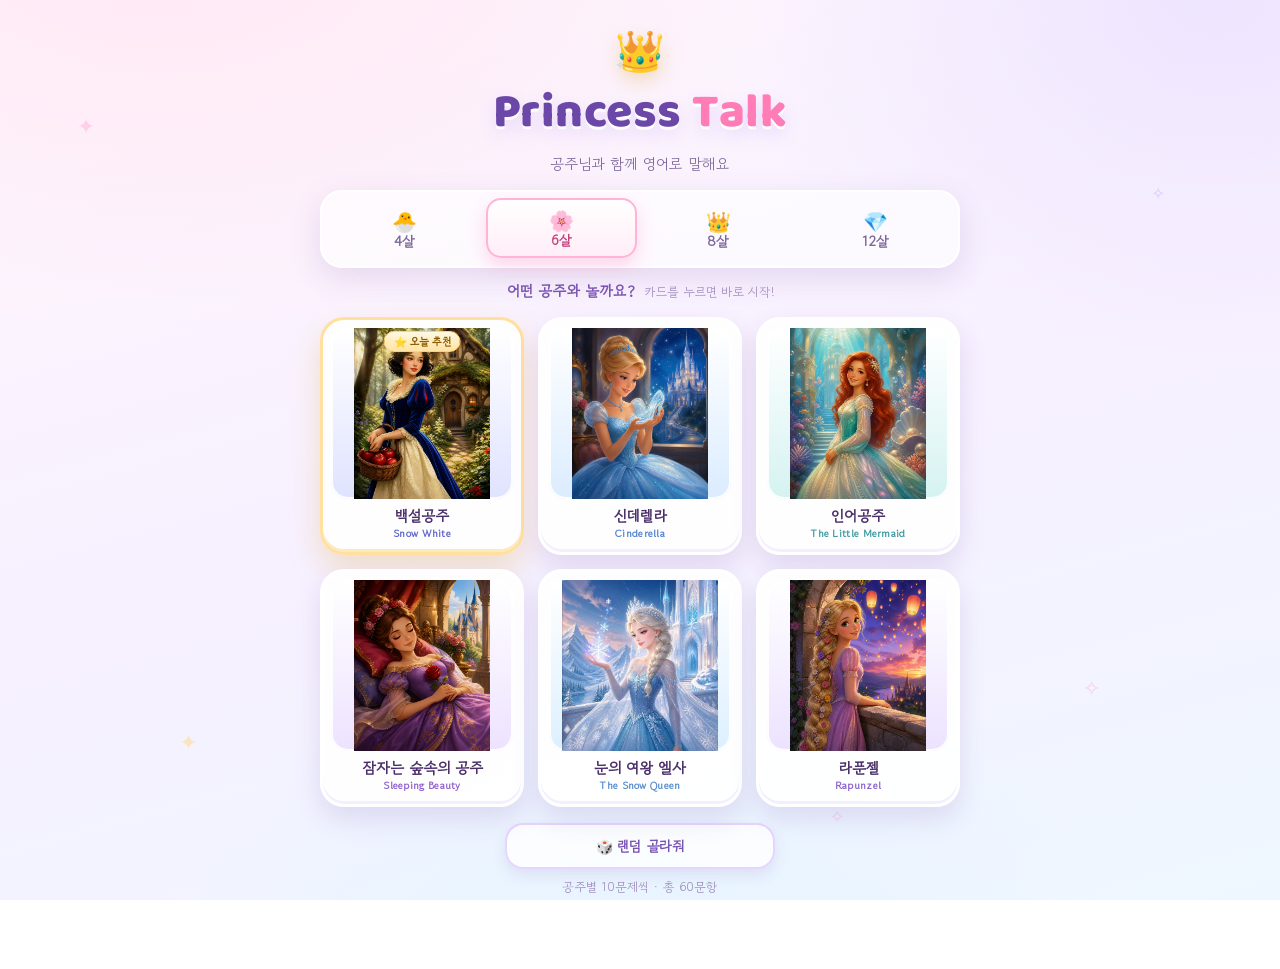
==== index.html @ 12b0f5e7 "12살 모드 추가: 선택지 없이 영어로 바로 말하기(8살 문장 재사용, 낭독 0.90·질문만 낭독) + 💡 힌트 버튼(정답 문장 0.85로 한 번 들려주기), 홈·플레이 레벨 버튼" ====
<!doctype html>
<html lang="ko">
<head>
<meta charset="utf-8" />
<meta name="viewport" content="width=device-width, initial-scale=1, viewport-fit=cover" />
<title>Princess Talk · 공주와 영어로 말해요</title>
<meta name="theme-color" content="#fbe3f3" />
<meta name="description" content="공주 그림을 보며 영어로 말해보는 어린이 말하기 놀이. 6명의 공주 중 골라서, 4살·6살·8살·12살 난이도로." />
<link rel="icon" href="assets/icon.svg" type="image/svg+xml" />
<link rel="apple-touch-icon" href="assets/icon.svg" />
<link rel="manifest" href="manifest.json" />
<link rel="preconnect" href="https://fonts.googleapis.com" />
<link rel="preconnect" href="https://fonts.gstatic.com" crossorigin />
<link href="https://fonts.googleapis.com/css2?family=Baloo+2:wght@600;800&family=Gowun+Dodum&display=swap" rel="stylesheet" />
<link rel="stylesheet" href="assets/css/style.css?v=20261119g" />
</head>
<body>
<div class="bg-deco" aria-hidden="true">
  <span class="spark s1">✦</span><span class="spark s2">✧</span><span class="spark s3">✦</span>
  <span class="spark s4">✧</span><span class="spark s5">✦</span><span class="spark s6">✧</span>
</div>

<main id="app">

  <!-- ================= HOME ================= -->
  <section class="screen is-active" id="screen-home">
    <div class="home-inner">
      <header class="brand">
        <div class="crown">👑</div>
        <h1>Princess <span>Talk</span></h1>
        <p class="brand-sub">공주님과 함께 영어로 말해요</p>
      </header>

      <div class="level-picker" role="group" aria-label="난이도 선택">
        <button class="level-btn" data-level="4"><span class="lvl-emoji">🐣</span><span class="lvl-txt">4살</span></button>
        <button class="level-btn is-on" data-level="6"><span class="lvl-emoji">🌸</span><span class="lvl-txt">6살</span></button>
        <button class="level-btn" data-level="8"><span class="lvl-emoji">👑</span><span class="lvl-txt">8살</span></button>
        <button class="level-btn" data-level="12"><span class="lvl-emoji">💎</span><span class="lvl-txt">12살</span></button>
      </div>

      <p class="home-lead">어떤 공주와 놀까요? <span>카드를 누르면 바로 시작!</span></p>

      <!-- 공주 6명 이미지 카드 — 카드(그림 포함)를 누르면 그 공주 10문제가 바로 시작됩니다 -->
      <div class="princess-grid" id="princess-grid" role="group" aria-label="공주 6명 고르기"></div>

      <button class="btn btn-ghost btn-random" id="btn-random">🎲 랜덤 골라줘</button>
      <p class="pool-info" id="pool-info">공주별 10문제씩 · 총 60문항</p>

      <div class="sticker-strip" id="home-stickers" aria-label="모은 스티커">
        <span class="sticker-label">내 스티커</span>
        <div class="sticker-list" id="home-sticker-list"></div>
      </div>
    </div>
  </section>

  <!-- ================= PLAY ================= -->
  <section class="screen" id="screen-play">
    <div class="play-inner">
      <div class="topbar">
        <button class="icon-btn" id="btn-quit" aria-label="그만하기">✕</button>
        <div class="topbar-mid">
          <div class="progress" id="progress"><span></span><span></span><span></span><span></span><span></span><span></span><span></span><span></span><span></span><span></span></div>
          <div class="topbar-title" id="play-title">—</div>
        </div>
        <div class="mini-levels">
          <button class="mini-level" data-level="4">4</button>
          <button class="mini-level" data-level="6">6</button>
          <button class="mini-level" data-level="8">8</button>
          <button class="mini-level" data-level="12">12</button>
        </div>
      </div>

      <div class="stage">
        <figure class="figure">
          <img id="scene-img" alt="" />
          <figcaption class="scene-tag" id="scene-tag"></figcaption>
        </figure>

        <div class="ask">
          <p class="q-en" id="q-text">—</p>
          <p class="q-ko" id="q-ko"></p>
          <div class="ask-tools">
            <button class="tool" id="btn-hear"><span>🔊</span> 다시 듣기</button>
            <button class="tool tool-mic" id="btn-mic"><span>🎤</span> 말해보기</button>
            <button class="tool tool-hint is-hidden" id="btn-hint"><span>💡</span> 힌트</button>
          </div>
          <p class="mic-hint" id="mic-hint">보기를 한 번 누르면 들려주고, 한 번 더 누르면 정답이에요.</p>
        </div>

        <div class="options" id="options"></div>
      </div>
    </div>

    <div class="toast" id="toast" aria-live="polite"></div>
  </section>

  <!-- ================= RESULT ================= -->
  <section class="screen" id="screen-result">
    <div class="result-inner">
      <div class="result-crown">👑</div>
      <h2 class="result-title" id="result-title">Wonderful!</h2>
      <p class="result-sub" id="result-sub">이야기를 모두 마쳤어요</p>
      <div class="result-stars" id="result-stars"></div>
      <div class="result-stickers" id="result-stickers"></div>
      <div class="result-art"><img id="result-img" alt="" /></div>
      <button class="btn btn-primary btn-xl" id="btn-again">🔁 한 번 더</button>
      <button class="btn btn-ghost" id="btn-new">🎲 다른 공주 이야기</button>
      <button class="btn btn-ghost" id="btn-home">👑 공주 다시 고르기</button>
    </div>
  </section>

</main>

<canvas id="fx" aria-hidden="true"></canvas>

<script src="assets/js/data.js?v=20261119g"></script>
<script src="assets/js/app.js?v=20261119g"></script>
</body>
</html>
---- assets/css/style.css ----
/* Princess Talk — pastel storybook theme */

:root{
  --pink:#ffd3e7;
  --pink-deep:#ff8fc4;
  --purple:#c9b4ff;
  --purple-deep:#8d68ff;
  --gold:#f7c85a;
  --gold-deep:#e0a52e;
  --cream:#fffafd;
  --ink:#4b3263;
  --ink-soft:#7c679a;
  --ok:#38c98a;
  --radius:26px;
  --shadow-soft: 0 10px 30px rgba(126, 82, 160, .16);
  --shadow-card: 0 14px 34px rgba(126, 82, 160, .20);
}

*{ box-sizing:border-box; -webkit-tap-highlight-color: transparent; }

html, body{
  margin:0; padding:0; height:100%;
  color:var(--ink);
  font-family:"Gowun Dodum", "Apple SD Gothic Neo", "Pretendard", system-ui, -apple-system, sans-serif;
  background:
    radial-gradient(1100px 700px at 12% -10%, #ffe6f4 0%, rgba(255,230,244,0) 60%),
    radial-gradient(900px 640px at 95% 0%, #eee4ff 0%, rgba(238,228,255,0) 55%),
    radial-gradient(800px 700px at 50% 115%, #e4f4ff 0%, rgba(228,244,255,0) 60%),
    linear-gradient(165deg, #fff7fc 0%, #f7f0ff 50%, #eef7ff 100%);
  background-attachment: fixed;
  overflow-x:hidden;
}

body{ min-height:100dvh; }

h1,h2,h3,p{ margin:0; }

/* soft decorative sparkles */
.bg-deco{ position:fixed; inset:0; pointer-events:none; z-index:0; }
.spark{ position:absolute; color:#ffb7dd; font-size:22px; opacity:.55; animation:floaty 7s ease-in-out infinite; }
.spark.s1{ left:6%; top:12%; }
.spark.s2{ right:9%; top:20%; color:#c7aeff; animation-delay:-1.4s; font-size:16px; }
.spark.s3{ left:14%; bottom:16%; color:#ffd98a; animation-delay:-2.6s; }
.spark.s4{ right:14%; bottom:22%; animation-delay:-3.8s; }
.spark.s5{ left:48%; top:6%; color:#b8d9ff; font-size:14px; animation-delay:-5s; }
.spark.s6{ right:34%; bottom:8%; color:#ffb7dd; font-size:18px; animation-delay:-2s; }
@keyframes floaty{ 0%,100%{ transform:translateY(0) rotate(0deg);} 50%{ transform:translateY(-14px) rotate(12deg);} }

#app{ position:relative; z-index:1; min-height:100dvh; }

.screen{ display:none; }
.screen.is-active{ display:block; animation:fadeIn .35s ease both; }
@keyframes fadeIn{ from{ opacity:0; transform:translateY(8px);} to{ opacity:1; transform:none;} }

/* ---------------- HOME ---------------- */
.home-inner{
  max-width:620px; margin:0 auto;
  padding: max(22px, env(safe-area-inset-top)) 20px calc(28px + env(safe-area-inset-bottom));
  display:flex; flex-direction:column; gap:16px;
  min-height:100dvh;
}
.brand{ text-align:center; padding-top:6px; }
.brand .crown{ font-size:40px; line-height:1; filter:drop-shadow(0 6px 10px rgba(224,165,46,.35)); animation:crownBob 3.4s ease-in-out infinite; }
@keyframes crownBob{ 0%,100%{ transform:translateY(0) rotate(-4deg);} 50%{ transform:translateY(-6px) rotate(4deg);} }
.brand h1{
  font-family:"Baloo 2", "Gowun Dodum", sans-serif;
  font-size: clamp(34px, 10vw, 48px); font-weight:800; letter-spacing:.5px;
  color:#6b47a8; margin-top:6px;
  text-shadow: 0 3px 0 #fff, 0 8px 18px rgba(141,104,255,.18);
}
.brand h1 span{ color:#ff7cb6; }
.brand-sub{ margin-top:2px; font-size:15px; color:var(--ink-soft); }

/* 4살·6살·8살·12살 — 네 버튼이 모바일 한 줄에 들어가도록 칸과 여백을 줄였습니다. */
.level-picker{
  display:grid; grid-template-columns:repeat(4, minmax(0, 1fr)); gap:6px;
  background:rgba(255,255,255,.62); padding:7px; border-radius:22px;
  border:2px solid #fff; box-shadow:var(--shadow-soft);
}
.level-btn{
  appearance:none; border:2px solid transparent; background:transparent; cursor:pointer;
  border-radius:15px; padding:9px 2px 8px; color:var(--ink-soft); min-width:0;
  display:flex; flex-direction:column; align-items:center; gap:2px;
  font-family:inherit; font-size:14px; font-weight:700; line-height:1.1; transition:all .18s ease;
}
.level-btn .lvl-emoji{ font-size:20px; line-height:1.1; }
.level-btn .lvl-txt{ white-space:nowrap; }
.level-btn.is-on{
  background:linear-gradient(180deg,#fff,#ffeef7);
  border-color:#ffb3d6; color:#c3407c;
  box-shadow:0 8px 18px rgba(255,143,196,.35); transform:translateY(-1px);
}

/* 첫 화면의 주인공: 공주 6명 이미지 카드 그리드.
   모바일 2열 × 3행, 넓은 화면 3열 × 2행. 카드(그림 포함 전체)를 누르면 그 공주 10문제가 바로 시작됩니다.
   카드 그림은 object-fit:contain 이라 어떤 비율에서도 잘리지 않고 원본 전체가 보입니다. */
.home-lead{ text-align:center; font-size:15px; font-weight:700; color:#7b54b3; margin-top:-4px; }
.home-lead span{ display:block; font-size:12.5px; font-weight:400; color:#a08bbd; margin-top:2px; }

.princess-grid{ display:grid; grid-template-columns:repeat(2, minmax(0, 1fr)); gap:12px; }
.princess-card{
  position:relative; appearance:none; -webkit-appearance:none;
  display:flex; flex-direction:column; align-items:center;
  padding:8px 8px 11px; cursor:pointer; overflow:hidden;
  font-family:inherit; text-align:center; color:inherit;
  background:rgba(255,255,255,.92); border:3px solid #fff; border-radius:24px;
  box-shadow:0 12px 26px rgba(126,82,160,.16), inset 0 -3px 0 rgba(201,180,255,.22);
  transition:transform .14s ease, box-shadow .14s ease, border-color .2s ease;
}
.princess-card:active{ transform:scale(.97); box-shadow:0 6px 14px rgba(126,82,160,.18); }
.princess-card.is-today{
  border-color:#ffe0a0;
  box-shadow:0 14px 30px rgba(224,165,46,.26), inset 0 -3px 0 rgba(247,200,90,.4);
}
.pc-art{
  display:block; width:100%; aspect-ratio:4 / 5;
  max-height:clamp(120px, 19dvh, 230px);
  overflow:hidden;
  border-radius:17px; background:#f6efff;
  background:linear-gradient(180deg, #ffffff 0%, color-mix(in srgb, var(--pc, #c9b4ff) 22%, #ffffff) 100%);
  box-shadow:inset 0 0 0 2px rgba(255,255,255,.9);
}
.pc-art img{
  display:block; width:100%; height:100%;
  object-fit:contain; object-position:center;
}
.pc-name{ margin-top:8px; font-size:15px; font-weight:800; color:#4a2f6b; line-height:1.2; }
.pc-name-en{
  margin-top:1px; font-size:10.5px; font-weight:700; letter-spacing:.3px;
  color:#8d6fc0;
  color:color-mix(in srgb, var(--pc, #8d68ff) 72%, #3a2350);
}
.pc-badge{
  position:absolute; top:11px; left:50%; transform:translateX(-50%); z-index:2;
  font-size:10.5px; font-weight:800; color:#8a5a00; white-space:nowrap;
  background:linear-gradient(180deg,#fff8e2,#ffe3a1); border:1.5px solid #ffd270;
  border-radius:999px; padding:2px 9px;
  box-shadow:0 4px 10px rgba(224,165,46,.3);
}
.btn.btn-random{ max-width:270px; margin:0 auto; font-size:14px; padding:11px 16px; border-radius:18px; }

.btn{
  appearance:none; border:none; font-family:inherit; font-weight:700; cursor:pointer;
  border-radius:20px; transition:transform .12s ease, box-shadow .12s ease, filter .12s ease;
  width:100%; letter-spacing:.2px;
}
.btn:active{ transform:scale(.975); }
.btn-xl{ font-size:19px; padding:18px 16px; }
.btn-primary{
  color:#fff; background:linear-gradient(180deg,#ff9ccb,#f96aa9);
  box-shadow:0 10px 0 #e14f8f, 0 16px 26px rgba(249,106,169,.34);
}
.btn-primary:active{ box-shadow:0 5px 0 #e14f8f, 0 10px 18px rgba(249,106,169,.3); transform:translateY(3px) scale(.99); }
.btn-ghost{
  color:#7a54b3; background:rgba(255,255,255,.78); border:2px solid #e6d5ff;
  font-size:15.5px; padding:13px 16px; box-shadow:0 6px 14px rgba(126,82,160,.12);
}

.sticker-strip{
  margin-top:auto; padding-top:10px; display:flex; align-items:center; gap:10px;
  justify-content:center; flex-wrap:wrap;
}
.sticker-label{ font-size:12.5px; color:var(--ink-soft); }
.sticker-list{ display:flex; gap:4px; flex-wrap:wrap; justify-content:center; }
.sticker-list span{ font-size:18px; filter:drop-shadow(0 2px 3px rgba(126,82,160,.2)); }
.sticker-list .empty{ font-size:12.5px; color:#b9a5cd; }
.pool-info{ font-size:12.5px; color:#a08bbd; text-align:center; margin-top:-8px; }

/* ---------------- PLAY ---------------- */
.play-inner{
  height:100dvh; display:flex; flex-direction:column;
  max-width:660px; margin:0 auto;
  padding: max(8px, env(safe-area-inset-top)) 14px calc(10px + env(safe-area-inset-bottom));
}
.topbar{ display:flex; align-items:center; gap:10px; padding:6px 2px 8px; flex:0 0 auto; }
.icon-btn{
  appearance:none; border:2px solid #fff; background:rgba(255,255,255,.8);
  width:40px; height:40px; border-radius:50%; font-size:17px; color:#9469c9;
  cursor:pointer; box-shadow:0 4px 10px rgba(126,82,160,.14); flex:0 0 auto;
}
.topbar-mid{ flex:1; min-width:0; text-align:center; }
.progress{ display:flex; gap:6px; justify-content:center; margin-bottom:4px; }
.progress span{
  width:26px; height:7px; border-radius:99px; background:#e8dcf7; transition:background .3s ease, transform .3s ease;
}
.progress span.done{ background:linear-gradient(90deg,#ffb3d9,#c7a4ff); transform:scaleY(1.15); }
.topbar-title{ font-size:12.5px; color:var(--ink-soft); white-space:nowrap; overflow:hidden; text-overflow:ellipsis; }
.mini-levels{ display:flex; gap:3px; background:rgba(255,255,255,.7); padding:3px; border-radius:12px; border:2px solid #fff; flex:0 0 auto; }
.mini-level{
  appearance:none; border:none; background:transparent; width:26px; height:26px; border-radius:9px;
  font-family:inherit; font-weight:700; font-size:13px; color:#a08bbd; cursor:pointer;
}
.mini-level.is-on{ background:linear-gradient(180deg,#fff,#ffe6f4); color:#d9498c; box-shadow:0 2px 6px rgba(217,73,140,.25); }

.stage{
  flex:1; min-height:0; display:flex; flex-direction:column; gap:10px; overflow-y:auto;
  scrollbar-width:none; padding-bottom:2px;
}
.stage::-webkit-scrollbar{ display:none; }

/* 원본 그림 전체(위·아래·좌·우 모두)가 보이도록 잘라내지 않습니다.
   object-fit:contain + 원본 비율 유지 → 어떤 화면에서도 크롭 없음.
   그림 높이는 '질문+보기 아래 남는 공간'을 그대로 씁니다(flex). 그래서 어떤 화면 높이에서도
   그림 전체가 보이면서 질문과 보기 3개가 한 화면에 들어오고, 넘치는 경우에만 스크롤됩니다.
   장면 이름표는 그림 '아래'에 두어 그림을 가리지 않습니다. */
.figure{
  position:relative; margin:0; align-self:center;
  flex:1 1 auto; min-height:110px;
  width:100%; max-width:min(100%, 580px);
  display:flex; flex-direction:column; align-items:center; justify-content:center; gap:6px;
}
.figure img{
  display:block; width:auto; height:auto;
  max-width:100%; max-height:calc(100% - 30px);
  object-fit:contain; object-position:center;
  border-radius:18px; background:#f6efff;
  box-shadow:var(--shadow-card), 0 0 0 3px rgba(255,255,255,.92);
  transition:opacity .3s ease;
}
.figure img.is-loading{ opacity:0; }
.scene-tag{
  display:inline-block; max-width:100%;
  background:rgba(255,255,255,.9);
  color:#7b4fa8; font-size:12px; font-weight:700; padding:3px 12px; border-radius:999px;
  box-shadow:0 4px 12px rgba(76,50,99,.12);
  white-space:nowrap; overflow:hidden; text-overflow:ellipsis;
}

.ask{
  background:linear-gradient(180deg, #fffdf9, #fff5fb);
  border:2px solid #fff; border-radius:22px; padding:12px 14px 10px;
  box-shadow:var(--shadow-soft); flex:0 0 auto;
}
.q-en{
  font-family:"Baloo 2","Gowun Dodum",sans-serif;
  font-size: clamp(19px, 5.4vw, 26px); font-weight:700; color:#4b3263; line-height:1.25;
}
.q-ko{ font-size:13px; color:#9c86b8; margin-top:3px; }
.ask-tools{ display:flex; gap:8px; margin-top:10px; }
.tool{
  appearance:none; flex:1; border:2px solid #ffe0f0; background:#fff;
  border-radius:14px; padding:9px 8px; font-family:inherit; font-weight:700; font-size:14px;
  color:#b3407c; cursor:pointer; display:flex; align-items:center; justify-content:center; gap:6px;
  transition:transform .12s ease, background .2s ease, border-color .2s ease;
}
.tool span{ font-size:16px; }
.tool:active{ transform:scale(.97); }
.tool-mic{ border-color:#ded0ff; color:#6c48c9; }
/* 💡 힌트 — 12살(선택지 없이 바로 말하기)에서만 보입니다. 옐로우/골드 톤. */
.tool-hint{
  border-color:#ffe2a6; color:#9a6a00;
  background:linear-gradient(180deg,#fffdf3,#fff4d6);
}
.tool-hint span{ filter:drop-shadow(0 1px 2px rgba(224,165,46,.35)); }
.tool-hint.is-playing{
  background:linear-gradient(180deg,#fffbee,#ffe9ae); border-color:#f7c85a;
  animation:hearPulse 1s ease-in-out infinite;
}
.tool.is-hidden{ display:none; }
.tool-mic.is-hot{
  background:linear-gradient(180deg,#fff,#ffeafe); border-color:#ff9ad0; color:#d6338a;
  animation:pulse 1.2s ease-in-out infinite;
}
@keyframes pulse{ 0%,100%{ box-shadow:0 0 0 0 rgba(255,154,208,.55);} 50%{ box-shadow:0 0 0 10px rgba(255,154,208,0);} }
@keyframes hearPulse{ 0%,100%{ box-shadow:0 0 0 0 rgba(255,154,208,.55), 0 6px 16px rgba(126,82,160,.15);} 50%{ box-shadow:0 0 0 10px rgba(255,154,208,0), 0 6px 16px rgba(126,82,160,.15);} }
.tool.is-playing{
  background:linear-gradient(180deg,#fff,#ffe3f3); border-color:#ff9ad0;
  animation:hearPulse 1s ease-in-out infinite;
}
.mic-hint{ font-size:11.5px; color:#b6a4c9; margin-top:7px; text-align:center; }
.mic-hint.is-hidden{ display:none; }

.options{ display:flex; flex-direction:column; gap:8px; padding-bottom:4px; flex:0 0 auto; }
/* 12살 모드: 보기 카드가 없으므로 목록 자체를 숨깁니다. */
.options.is-hidden{ display:none; }
/* 보기 버튼 하나에 🔊 를 함께 넣었습니다. 한 번 누르면 읽어주고(선택), 한 번 더 누르면 정답! */
.opt{
  appearance:none; width:100%; min-width:0; text-align:left; cursor:pointer;
  background:rgba(255,255,255,.94); border:2.5px solid #fff;
  border-radius:18px; padding:14px 16px; min-height:58px;
  font-family:"Baloo 2","Gowun Dodum",sans-serif; font-size: clamp(17px, 4.6vw, 20px);
  font-weight:600; color:#5a3d7d; letter-spacing:.2px;
  box-shadow:0 6px 16px rgba(126,82,160,.13), inset 0 -2px 0 rgba(201,180,255,.28);
  transition:transform .12s ease, box-shadow .12s ease, background .2s ease, border-color .2s ease;
  display:flex; align-items:center; gap:10px;
}
.opt:active{ transform:scale(.985); }
.opt .dot{
  width:26px; height:26px; border-radius:50%; flex:0 0 auto;
  background:linear-gradient(180deg,#ffe7f5,#f6d7ff); border:2px solid #fff;
  display:grid; place-items:center; font-size:13px; color:#c07bb4; font-weight:800;
}
.opt .opt-text{ flex:1; min-width:0; }
.opt .opt-ear{
  flex:0 0 auto; font-size:21px; line-height:1; opacity:.9;
  filter:drop-shadow(0 2px 3px rgba(126,82,160,.18)); transition:transform .18s ease;
}
.opt.is-selected{
  background:linear-gradient(180deg,#f7f1ff,#eee2ff); border-color:#b98bff; color:#4b2f79;
  box-shadow:0 8px 20px rgba(141,104,255,.28), inset 0 -2px 0 rgba(185,139,255,.45);
  transform:translateY(-1px);
}
.opt.is-selected .dot{ background:linear-gradient(180deg,#e6d7ff,#cdb0ff); color:#5b2fa0; }
.opt.is-selected .opt-ear{ transform:scale(1.12); }
.opt.is-playing{
  border-color:#ff9ad0; animation:hearPulse 1s ease-in-out infinite;
}
.opt.opt-ok{ background:linear-gradient(180deg,#eafff4,#d5fbe8); border-color:#8ee9bd; color:#1f7d59; box-shadow:0 8px 18px rgba(56,201,138,.28); }
.opt.opt-no{ background:linear-gradient(180deg,#fff4f4,#ffe4e4); border-color:#ffc0c0; color:#b45252; animation:shakeX .4s ease; }
@keyframes shakeX{ 0%,100%{ transform:translateX(0);} 25%{ transform:translateX(-6px);} 75%{ transform:translateX(6px);} }
.opt:disabled{ cursor:default; }

/* toast */
.toast{
  position:fixed; left:50%; bottom:calc(20px + env(safe-area-inset-bottom)); transform:translate(-50%, 140%);
  background:linear-gradient(180deg,#fff,#fff3fb); color:#8c3d76;
  border:2px solid #ffd9ee; border-radius:999px; padding:11px 22px;
  font-weight:700; font-size:15px; box-shadow:0 12px 28px rgba(126,82,160,.24);
  transition:transform .32s cubic-bezier(.2,1.3,.5,1); z-index:40; pointer-events:none; max-width:88vw; text-align:center;
}
.toast.show{ transform:translate(-50%,0); }
.toast.ok{ border-color:#a9f0cc; color:#1d7d58; }
.toast.no{ border-color:#ffd0d0; color:#b45252; }

/* ---------------- RESULT ---------------- */
.result-inner{
  max-width:560px; margin:0 auto; min-height:100dvh;
  padding: max(26px, env(safe-area-inset-top)) 22px calc(26px + env(safe-area-inset-bottom));
  display:flex; flex-direction:column; align-items:center; gap:12px; text-align:center;
}
.result-crown{ font-size:56px; animation:crownBob 2.6s ease-in-out infinite; filter:drop-shadow(0 8px 14px rgba(224,165,46,.35)); }
.result-title{ font-family:"Baloo 2",sans-serif; font-size:clamp(28px,8vw,38px); color:#6b47a8; }
.result-sub{ font-size:14px; color:var(--ink-soft); }
.result-stars{ display:flex; gap:6px; font-size:30px; }
.result-stars span{ animation:pop .5s ease both; }
@keyframes pop{ from{ transform:scale(0); opacity:0;} 70%{ transform:scale(1.25);} to{ transform:scale(1); opacity:1;} }
.result-stickers{ display:flex; gap:6px; flex-wrap:wrap; justify-content:center; font-size:26px; min-height:34px; }
.result-art{
  width:100%; max-width:250px; aspect-ratio:4/5; border-radius:24px; overflow:hidden;
  background:#f6efff;
  box-shadow:var(--shadow-card), inset 0 0 0 3px rgba(255,255,255,.85); margin:4px 0 6px;
}
.result-art img{ width:100%; height:100%; object-fit:contain; display:block; }
.result-inner .btn{ max-width:420px; }

/* ---------------- FX canvas ---------------- */
#fx{ position:fixed; inset:0; width:100%; height:100%; pointer-events:none; z-index:60; }

/* short phones: keep the answer cards reachable */
@media (max-height:700px){
  .figure{ min-height:90px; gap:4px; }
  .scene-tag{ font-size:11px; padding:2px 10px; }
  .figure img{ max-height:calc(100% - 26px); }
  .q-en{ font-size:clamp(18px, 5vw, 22px); }
  .ask{ padding:9px 12px 8px; }
  .opt{ min-height:52px; padding:11px 14px; }
}

/* tablet / desktop */
/* 넓은 화면: 공주 카드 3열 × 2행 */
@media (min-width:620px){
  .princess-grid{ grid-template-columns:repeat(3, minmax(0, 1fr)); gap:14px; }
  .home-lead span{ display:inline; margin-left:4px; }
}

/* 좁은 화면: 브랜드·여백을 줄여 공주 6장이 한 화면에 최대한 들어오게 */
@media (max-width:619px){
  .home-inner{ gap:12px; }
  .brand .crown{ font-size:32px; }
  .brand h1{ font-size:clamp(28px, 8.5vw, 40px); margin-top:2px; }
  .brand-sub{ font-size:13.5px; }
  .home-lead{ font-size:14px; margin-top:-2px; }
  .princess-grid{ gap:10px; }
  .pc-name{ font-size:14px; margin-top:6px; }
  .pc-name-en{ font-size:10px; }
}

/* short phones: keep the home grid and the answer cards reachable */
@media (max-height:700px) and (max-width:620px){
  .pc-art{ aspect-ratio:1 / 1; }
  .brand .crown{ font-size:26px; }
}

@media (min-width:760px) and (min-height:700px){
  .play-inner{ max-width:720px; }
  .home-inner{ max-width:680px; }
}
@media (min-width:900px){
  .play-inner{ max-width:780px; }
}

@media (prefers-reduced-motion: reduce){
  *{ animation-duration:.001ms !important; animation-iteration-count:1 !important; transition-duration:.001ms !important; }
}
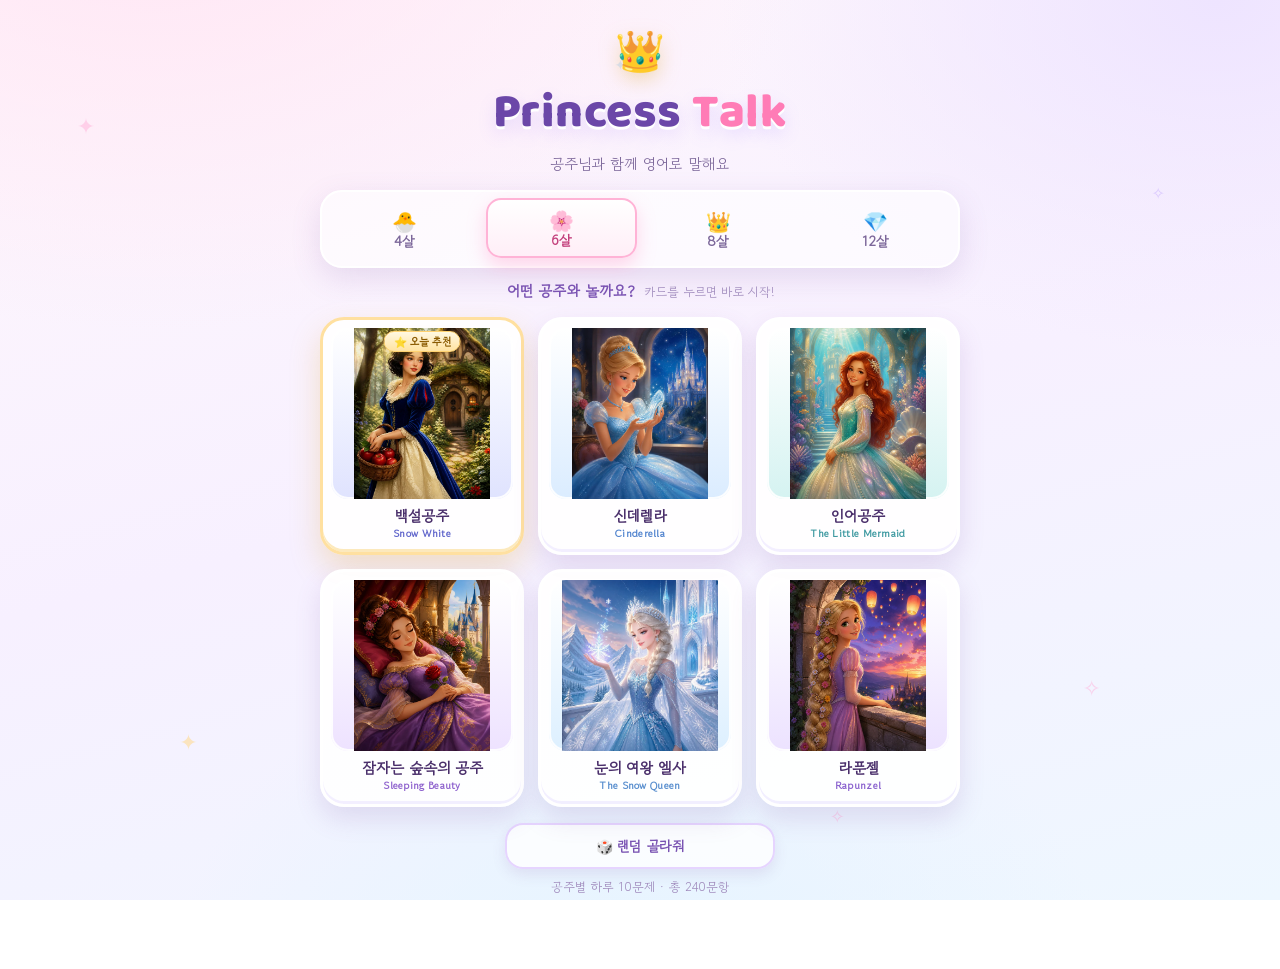
==== commit dbb4c23b: "공주당 40문항(총 240문항) 확대 + 하루 10문제 매일 다른 문제(pt.seen 이력으로 4판=40문항 중복 0) + 인어공주 노을 하늘 정답 Pink→Orange, 발음 보" ====
--- a/index.html
+++ b/index.html
@@ -12,7 +12,7 @@
 <link rel="preconnect" href="https://fonts.googleapis.com" />
 <link rel="preconnect" href="https://fonts.gstatic.com" crossorigin />
 <link href="https://fonts.googleapis.com/css2?family=Baloo+2:wght@600;800&family=Gowun+Dodum&display=swap" rel="stylesheet" />
-<link rel="stylesheet" href="assets/css/style.css?v=20261119g" />
+<link rel="stylesheet" href="assets/css/style.css?v=20261120a" />
 </head>
 <body>
 <div class="bg-deco" aria-hidden="true">
@@ -44,7 +44,7 @@
       <div class="princess-grid" id="princess-grid" role="group" aria-label="공주 6명 고르기"></div>
 
       <button class="btn btn-ghost btn-random" id="btn-random">🎲 랜덤 골라줘</button>
-      <p class="pool-info" id="pool-info">공주별 10문제씩 · 총 60문항</p>
+      <p class="pool-info" id="pool-info">공주별 하루 10문제 · 총 240문항</p>
 
       <div class="sticker-strip" id="home-stickers" aria-label="모은 스티커">
         <span class="sticker-label">내 스티커</span>
@@ -83,6 +83,7 @@
             <button class="tool" id="btn-hear"><span>🔊</span> 다시 듣기</button>
             <button class="tool tool-mic" id="btn-mic"><span>🎤</span> 말해보기</button>
             <button class="tool tool-hint is-hidden" id="btn-hint"><span>💡</span> 힌트</button>
+            <button class="tool tool-pass" id="btn-pass" title="부모님·보조 선생님용 — 아이가 맞혔을 때 눌러 주세요"><span>⭕</span> 맞았어요</button>
           </div>
           <p class="mic-hint" id="mic-hint">보기를 한 번 누르면 들려주고, 한 번 더 누르면 정답이에요.</p>
         </div>
@@ -113,7 +114,7 @@
 
 <canvas id="fx" aria-hidden="true"></canvas>
 
-<script src="assets/js/data.js?v=20261119g"></script>
-<script src="assets/js/app.js?v=20261119g"></script>
+<script src="assets/js/data.js?v=20261120a"></script>
+<script src="assets/js/app.js?v=20261120a"></script>
 </body>
 </html>
--- a/assets/css/style.css
+++ b/assets/css/style.css
@@ -236,7 +236,7 @@
   font-size: clamp(19px, 5.4vw, 26px); font-weight:700; color:#4b3263; line-height:1.25;
 }
 .q-ko{ font-size:13px; color:#9c86b8; margin-top:3px; }
-.ask-tools{ display:flex; gap:8px; margin-top:10px; }
+.ask-tools{ display:flex; gap:8px; margin-top:10px; flex-wrap:wrap; }
 .tool{
   appearance:none; flex:1; border:2px solid #ffe0f0; background:#fff;
   border-radius:14px; padding:9px 8px; font-family:inherit; font-weight:700; font-size:14px;
@@ -257,6 +257,18 @@
   animation:hearPulse 1s ease-in-out infinite;
 }
 .tool.is-hidden{ display:none; }
+/* ⭕ 맞았어요 — 옆에서 부모님(또는 보조 선생님)이 아이 답을 바로 정답 처리하는 버튼입니다.
+   아이가 막 누르는 메인 버튼(다시 듣기·말해보기)보다 작고 차분한 민트/그린 톤,
+   오른쪽에 붙여 두어 손이 가까운 쪽에 두고 가능한 한 눈에 덜 띄게 합니다.
+   4개 버튼(다시 듣기·말해보기·힌트·맞았어요)은 좁은 화면에서 자동으로 다음 줄로 접힙니다. */
+.tool-pass{
+  flex:0 0 auto; margin-left:auto; padding:6px 11px; font-size:12.5px;
+  border:1.5px dashed #a9dcc4; border-radius:12px; color:#2f7d5b;
+  background:linear-gradient(180deg,#f7fdfa,#eafaf2);
+}
+.tool-pass span{ font-size:13px; }
+.tool-pass:active{ transform:scale(.97); background:#dff5e9; }
+@media (max-width:360px){ .tool-pass{ padding:6px 9px; font-size:12px; } }
 .tool-mic.is-hot{
   background:linear-gradient(180deg,#fff,#ffeafe); border-color:#ff9ad0; color:#d6338a;
   animation:pulse 1.2s ease-in-out infinite;
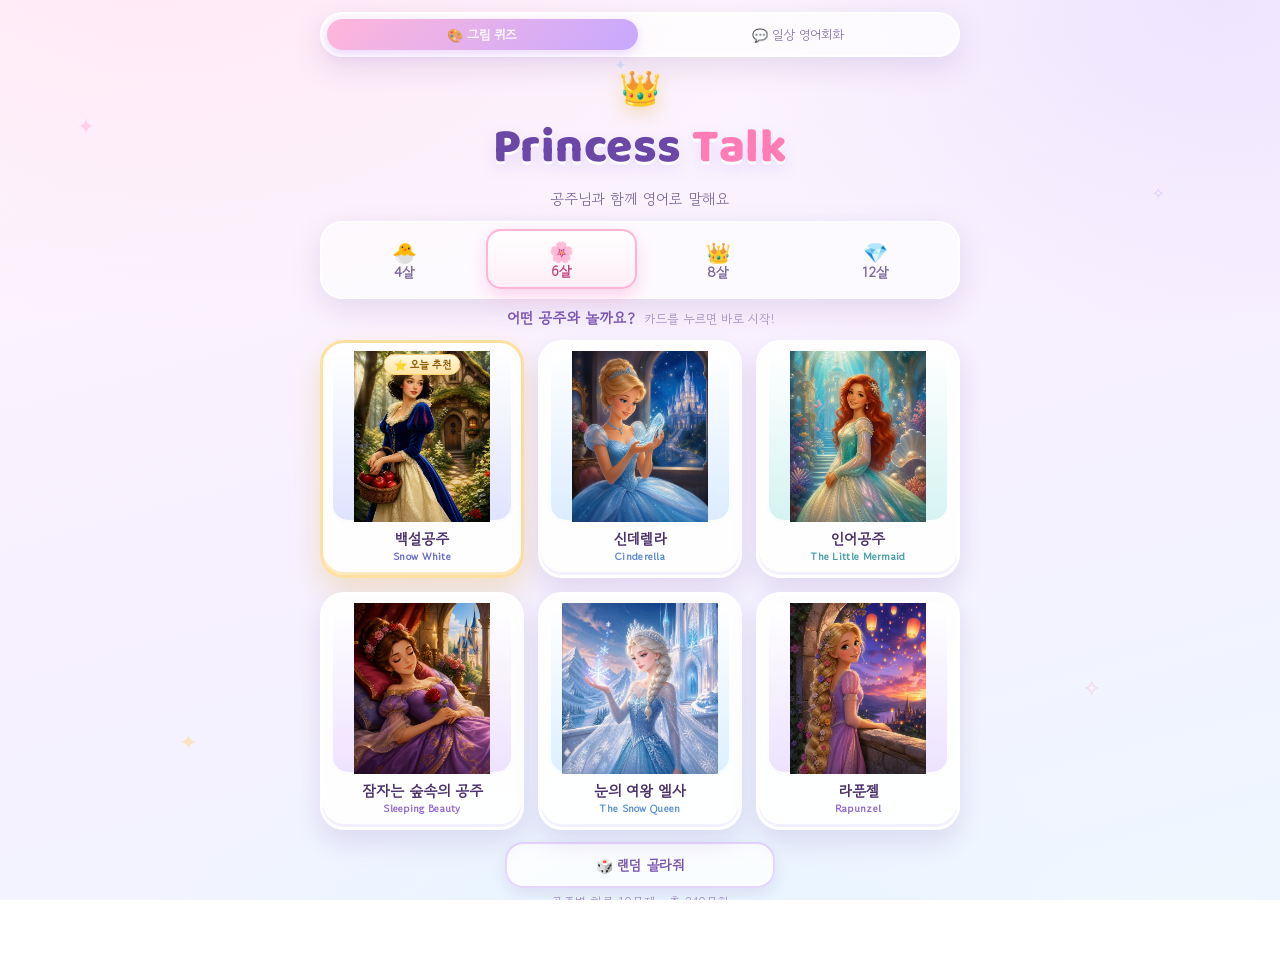
==== commit 14f80ded: "일상 영어회화 게임(talk/) 추가: 7주제×9문항=63문항×4단계, 보기 없이 공주 예시→0.6초→질문, ⭕ 맞았어요/💡 대답 예시/🎤 말해보기, 공주 10명이 한 문제씩·하루" ====
--- a/index.html
+++ b/index.html
@@ -12,7 +12,7 @@
 <link rel="preconnect" href="https://fonts.googleapis.com" />
 <link rel="preconnect" href="https://fonts.gstatic.com" crossorigin />
 <link href="https://fonts.googleapis.com/css2?family=Baloo+2:wght@600;800&family=Gowun+Dodum&display=swap" rel="stylesheet" />
-<link rel="stylesheet" href="assets/css/style.css?v=20261120a" />
+<link rel="stylesheet" href="assets/css/style.css?v=20261121a" />
 </head>
 <body>
 <div class="bg-deco" aria-hidden="true">
@@ -25,6 +25,11 @@
   <!-- ================= HOME ================= -->
   <section class="screen is-active" id="screen-home">
     <div class="home-inner">
+      <nav class="mode-tabs" aria-label="게임 고르기">
+        <a class="mode-tab is-on" href="./" aria-current="page">🎨 그림 퀴즈</a>
+        <a class="mode-tab" href="talk/">💬 일상 영어회화</a>
+      </nav>
+
       <header class="brand">
         <div class="crown">👑</div>
         <h1>Princess <span>Talk</span></h1>
@@ -114,7 +119,7 @@
 
 <canvas id="fx" aria-hidden="true"></canvas>
 
-<script src="assets/js/data.js?v=20261120a"></script>
-<script src="assets/js/app.js?v=20261120a"></script>
+<script src="assets/js/data.js?v=20261121a"></script>
+<script src="assets/js/app.js?v=20261121a"></script>
 </body>
 </html>
--- a/assets/css/style.css
+++ b/assets/css/style.css
@@ -55,12 +55,28 @@
 /* ---------------- HOME ---------------- */
 .home-inner{
   max-width:620px; margin:0 auto;
-  padding: max(22px, env(safe-area-inset-top)) 20px calc(28px + env(safe-area-inset-bottom));
-  display:flex; flex-direction:column; gap:16px;
+  padding: max(12px, env(safe-area-inset-top)) 20px calc(24px + env(safe-area-inset-bottom));
+  display:flex; flex-direction:column; gap:12px;
   min-height:100dvh;
 }
-.brand{ text-align:center; padding-top:6px; }
-.brand .crown{ font-size:40px; line-height:1; filter:drop-shadow(0 6px 10px rgba(224,165,46,.35)); animation:crownBob 3.4s ease-in-out infinite; }
+
+/* 게임 전환 탭 — 그림 퀴즈 ↔ 일상 영어회화 */
+.mode-tabs{
+  display:grid; grid-template-columns:1fr 1fr; gap:5px; padding:5px;
+  background:rgba(255,255,255,.72); border:2px solid #fff; border-radius:999px;
+  box-shadow:var(--shadow-soft);
+}
+.mode-tab{
+  display:flex; align-items:center; justify-content:center; gap:4px;
+  text-decoration:none; color:#8a72ad; font-size:13px; line-height:1;
+  padding:9px 6px; border-radius:999px; white-space:nowrap;
+}
+.mode-tab.is-on{
+  background:linear-gradient(135deg, #ffb6da 0%, #c7a9ff 100%);
+  color:#fff; font-weight:700; box-shadow:0 4px 12px rgba(178,120,255,.28);
+}
+.brand{ text-align:center; padding-top:0; }
+.brand .crown{ font-size:34px; line-height:1; filter:drop-shadow(0 6px 10px rgba(224,165,46,.35)); animation:crownBob 3.4s ease-in-out infinite; }
 @keyframes crownBob{ 0%,100%{ transform:translateY(0) rotate(-4deg);} 50%{ transform:translateY(-6px) rotate(4deg);} }
 .brand h1{
   font-family:"Baloo 2", "Gowun Dodum", sans-serif;
